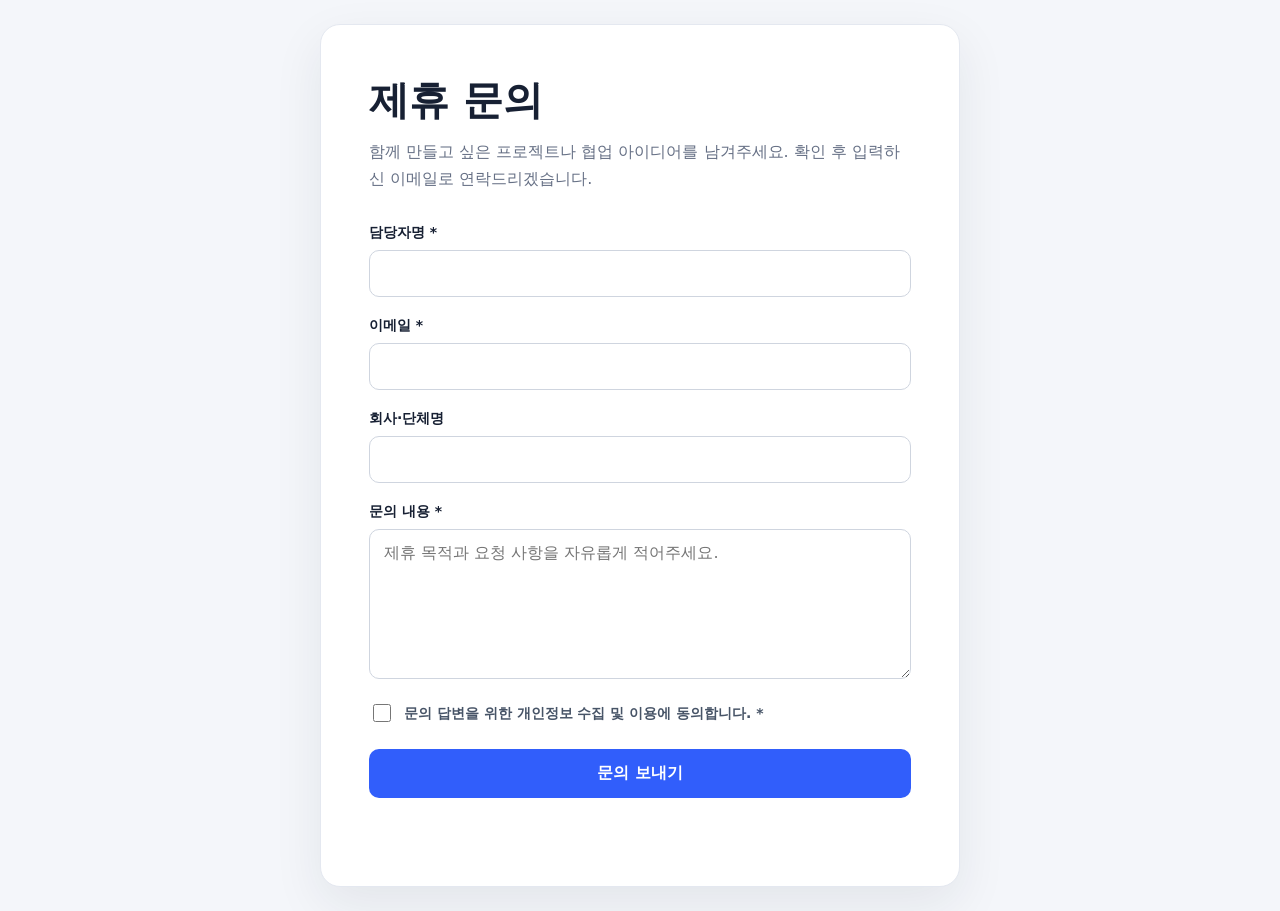
==== index.html @ 87aeffeb "Add Formspree partnership inquiry form" ====
<!doctype html>
<html lang="ko">
<head>
  <meta charset="utf-8">
  <meta name="viewport" content="width=device-width, initial-scale=1">
  <title>제휴 문의</title>
  <style>
    :root {
      color-scheme: light;
      font-family: Pretendard, "Noto Sans KR", system-ui, sans-serif;
      color: #172033;
      background: #f4f6fa;
    }

    * { box-sizing: border-box; }

    body {
      min-height: 100vh;
      margin: 0;
      display: grid;
      place-items: center;
      padding: 24px;
    }

    .card {
      width: min(100%, 640px);
      padding: clamp(24px, 5vw, 48px);
      border: 1px solid #e4e8f0;
      border-radius: 20px;
      background: #fff;
      box-shadow: 0 18px 50px rgba(23, 32, 51, 0.08);
    }

    h1 { margin: 0 0 10px; font-size: clamp(28px, 5vw, 40px); }
    .intro { margin: 0 0 32px; color: #667085; line-height: 1.7; }
    .field { margin-bottom: 20px; }

    label {
      display: block;
      margin-bottom: 8px;
      font-size: 14px;
      font-weight: 700;
    }

    input, textarea {
      width: 100%;
      padding: 13px 14px;
      border: 1px solid #cfd5df;
      border-radius: 10px;
      font: inherit;
      color: inherit;
      background: #fff;
      transition: border-color .2s, box-shadow .2s;
    }

    textarea { min-height: 150px; resize: vertical; }
    input:focus, textarea:focus {
      outline: none;
      border-color: #315efb;
      box-shadow: 0 0 0 3px rgba(49, 94, 251, 0.14);
    }

    .consent {
      display: flex;
      gap: 10px;
      align-items: flex-start;
      margin: 4px 0 24px;
      color: #475467;
      font-size: 14px;
      line-height: 1.5;
    }

    .consent input { width: 18px; height: 18px; margin-top: 1px; }

    button {
      width: 100%;
      padding: 14px 20px;
      border: 0;
      border-radius: 10px;
      background: #315efb;
      color: #fff;
      font: inherit;
      font-weight: 800;
      cursor: pointer;
    }

    button:hover { background: #244bd6; }
    button:disabled { opacity: .65; cursor: wait; }
    .status { min-height: 24px; margin: 16px 0 0; text-align: center; font-size: 14px; }
    .status.success { color: #08783e; }
    .status.error { color: #c62828; }
    .hidden { position: absolute; left: -9999px; }
  </style>
</head>
<body>
  <main class="card">
    <h1>제휴 문의</h1>
    <p class="intro">함께 만들고 싶은 프로젝트나 협업 아이디어를 남겨주세요. 확인 후 입력하신 이메일로 연락드리겠습니다.</p>

    <form id="partnership-form" action="https://formspree.io/f/mykrpglb" method="POST">
      <div class="field">
        <label for="name">담당자명 *</label>
        <input id="name" name="name" type="text" autocomplete="name" required>
      </div>

      <div class="field">
        <label for="email">이메일 *</label>
        <input id="email" name="email" type="email" autocomplete="email" required>
      </div>

      <div class="field">
        <label for="company">회사·단체명</label>
        <input id="company" name="company" type="text" autocomplete="organization">
      </div>

      <div class="field">
        <label for="message">문의 내용 *</label>
        <textarea id="message" name="message" placeholder="제휴 목적과 요청 사항을 자유롭게 적어주세요." required></textarea>
      </div>

      <input type="hidden" name="_subject" value="새로운 제휴 문의가 도착했습니다">
      <label class="hidden" for="website">웹사이트 (작성하지 마세요)</label>
      <input class="hidden" id="website" name="_gotcha" type="text" tabindex="-1" autocomplete="off">

      <label class="consent">
        <input name="privacy_consent" type="checkbox" value="동의" required>
        <span>문의 답변을 위한 개인정보 수집 및 이용에 동의합니다. *</span>
      </label>

      <button type="submit">문의 보내기</button>
      <p id="form-status" class="status" role="status" aria-live="polite"></p>
    </form>
  </main>

  <script>
    const form = document.querySelector("#partnership-form");
    const button = form.querySelector("button");
    const status = document.querySelector("#form-status");

    form.addEventListener("submit", async (event) => {
      event.preventDefault();
      button.disabled = true;
      button.textContent = "전송 중...";
      status.className = "status";
      status.textContent = "";

      try {
        const response = await fetch(form.action, {
          method: form.method,
          body: new FormData(form),
          headers: { Accept: "application/json" }
        });

        if (!response.ok) throw new Error("submission failed");

        form.reset();
        status.className = "status success";
        status.textContent = "문의가 접수되었습니다. 빠르게 확인하겠습니다.";
      } catch {
        status.className = "status error";
        status.textContent = "전송하지 못했습니다. 잠시 후 다시 시도해 주세요.";
      } finally {
        button.disabled = false;
        button.textContent = "문의 보내기";
      }
    });
  </script>
</body>
</html>
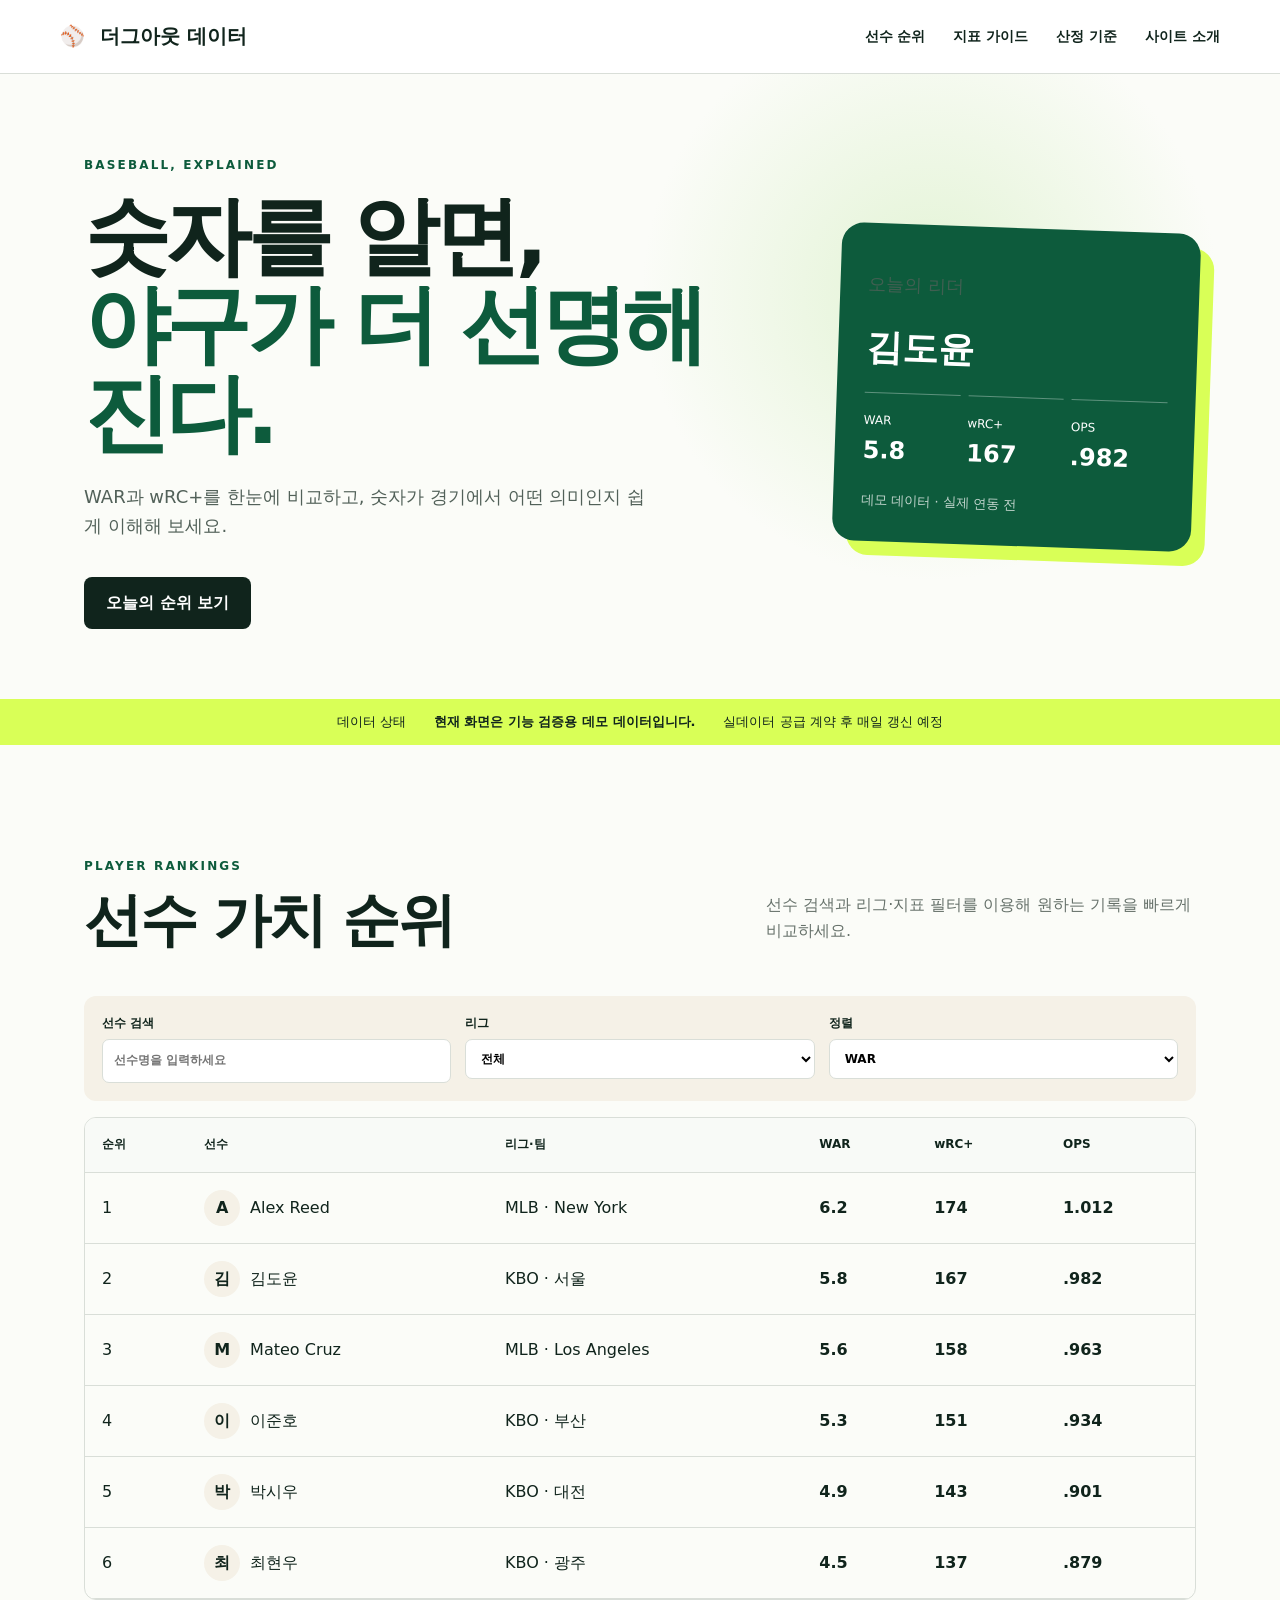
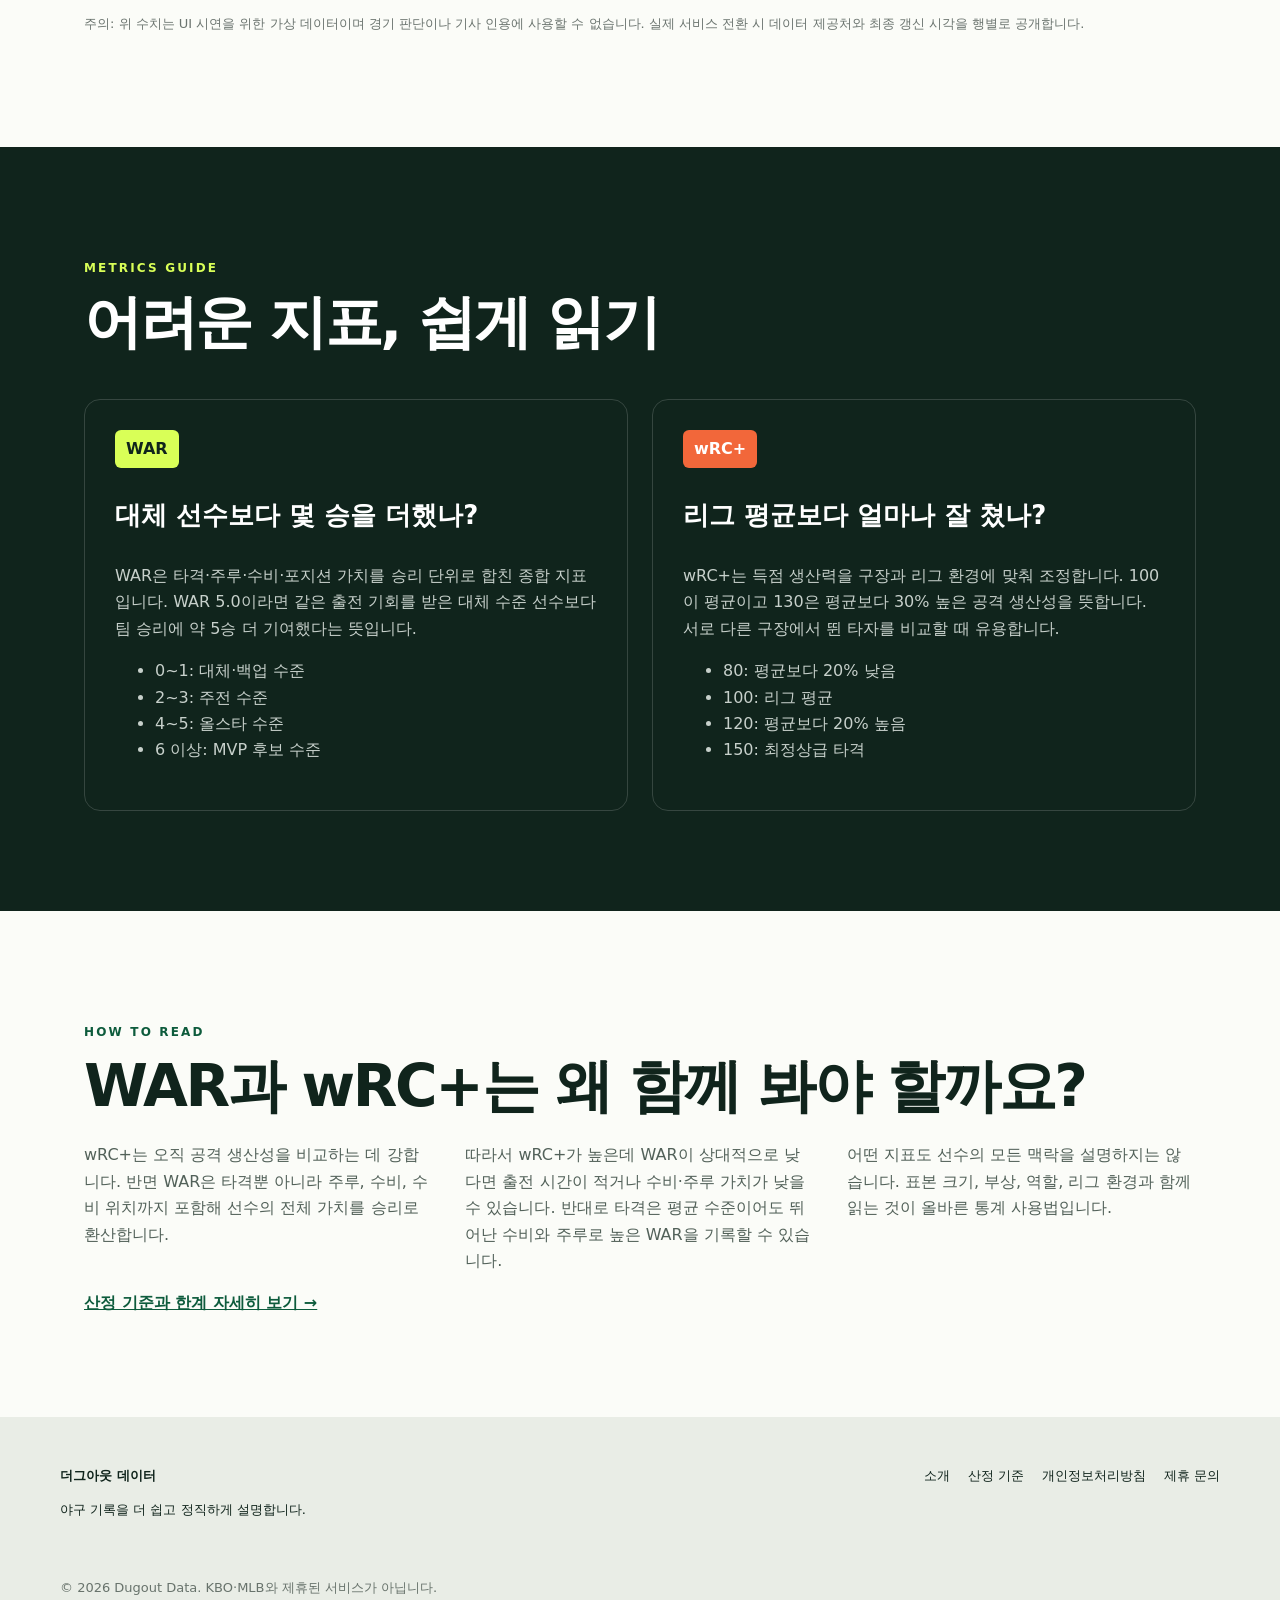
==== commit 83cfbf23: "Build accessible baseball metrics site" ====
--- a/index.html
+++ b/index.html
@@ -1,169 +1,48 @@
 <!doctype html>
 <html lang="ko">
 <head>
-  <meta charset="utf-8">
-  <meta name="viewport" content="width=device-width, initial-scale=1">
-  <title>제휴 문의</title>
-  <style>
-    :root {
-      color-scheme: light;
-      font-family: Pretendard, "Noto Sans KR", system-ui, sans-serif;
-      color: #172033;
-      background: #f4f6fa;
-    }
-
-    * { box-sizing: border-box; }
-
-    body {
-      min-height: 100vh;
-      margin: 0;
-      display: grid;
-      place-items: center;
-      padding: 24px;
-    }
-
-    .card {
-      width: min(100%, 640px);
-      padding: clamp(24px, 5vw, 48px);
-      border: 1px solid #e4e8f0;
-      border-radius: 20px;
-      background: #fff;
-      box-shadow: 0 18px 50px rgba(23, 32, 51, 0.08);
-    }
-
-    h1 { margin: 0 0 10px; font-size: clamp(28px, 5vw, 40px); }
-    .intro { margin: 0 0 32px; color: #667085; line-height: 1.7; }
-    .field { margin-bottom: 20px; }
-
-    label {
-      display: block;
-      margin-bottom: 8px;
-      font-size: 14px;
-      font-weight: 700;
-    }
-
-    input, textarea {
-      width: 100%;
-      padding: 13px 14px;
-      border: 1px solid #cfd5df;
-      border-radius: 10px;
-      font: inherit;
-      color: inherit;
-      background: #fff;
-      transition: border-color .2s, box-shadow .2s;
-    }
-
-    textarea { min-height: 150px; resize: vertical; }
-    input:focus, textarea:focus {
-      outline: none;
-      border-color: #315efb;
-      box-shadow: 0 0 0 3px rgba(49, 94, 251, 0.14);
-    }
-
-    .consent {
-      display: flex;
-      gap: 10px;
-      align-items: flex-start;
-      margin: 4px 0 24px;
-      color: #475467;
-      font-size: 14px;
-      line-height: 1.5;
-    }
-
-    .consent input { width: 18px; height: 18px; margin-top: 1px; }
-
-    button {
-      width: 100%;
-      padding: 14px 20px;
-      border: 0;
-      border-radius: 10px;
-      background: #315efb;
-      color: #fff;
-      font: inherit;
-      font-weight: 800;
-      cursor: pointer;
-    }
-
-    button:hover { background: #244bd6; }
-    button:disabled { opacity: .65; cursor: wait; }
-    .status { min-height: 24px; margin: 16px 0 0; text-align: center; font-size: 14px; }
-    .status.success { color: #08783e; }
-    .status.error { color: #c62828; }
-    .hidden { position: absolute; left: -9999px; }
-  </style>
+  <meta charset="utf-8"><meta name="viewport" content="width=device-width,initial-scale=1">
+  <meta name="description" content="WAR과 wRC+를 야구팬의 언어로 설명하고 비교하는 독립 야구 통계 서비스입니다.">
+  <title>더그아웃 데이터 | WAR·wRC+ 야구 통계</title>
+  <link rel="stylesheet" href="assets/styles.css">
+  <script defer src="assets/app.js"></script>
 </head>
 <body>
-  <main class="card">
-    <h1>제휴 문의</h1>
-    <p class="intro">함께 만들고 싶은 프로젝트나 협업 아이디어를 남겨주세요. 확인 후 입력하신 이메일로 연락드리겠습니다.</p>
+  <a class="skip" href="#content">본문 바로가기</a>
+  <header class="site-header">
+    <a class="brand" href="index.html"><span>⚾</span> 더그아웃 데이터</a>
+    <nav aria-label="주요 메뉴"><a href="#rankings">선수 순위</a><a href="#guide">지표 가이드</a><a href="methodology.html">산정 기준</a><a href="about.html">사이트 소개</a></nav>
+  </header>
 
-    <form id="partnership-form" action="https://formspree.io/f/mykrpglb" method="POST">
-      <div class="field">
-        <label for="name">담당자명 *</label>
-        <input id="name" name="name" type="text" autocomplete="name" required>
+  <main id="content">
+    <section class="hero">
+      <div><p class="eyebrow">BASEBALL, EXPLAINED</p><h1>숫자를 알면,<br><em>야구가 더 선명해진다.</em></h1><p>WAR과 wRC+를 한눈에 비교하고, 숫자가 경기에서 어떤 의미인지 쉽게 이해해 보세요.</p><a class="button" href="#rankings">오늘의 순위 보기</a></div>
+      <div class="score-card" aria-label="오늘의 지표 요약"><p>오늘의 리더</p><strong>김도윤</strong><dl><div><dt>WAR</dt><dd>5.8</dd></div><div><dt>wRC+</dt><dd>167</dd></div><div><dt>OPS</dt><dd>.982</dd></div></dl><small>데모 데이터 · 실제 연동 전</small></div>
+    </section>
+
+    <section class="ticker" aria-label="서비스 안내"><span>데이터 상태</span><strong>현재 화면은 기능 검증용 데모 데이터입니다.</strong><span>실데이터 공급 계약 후 매일 갱신 예정</span></section>
+
+    <section id="rankings" class="section rankings">
+      <div class="section-head"><div><p class="eyebrow">PLAYER RANKINGS</p><h2>선수 가치 순위</h2></div><p>선수 검색과 리그·지표 필터를 이용해 원하는 기록을 빠르게 비교하세요.</p></div>
+      <div class="controls">
+        <label>선수 검색<input id="search" type="search" placeholder="선수명을 입력하세요"></label>
+        <label>리그<select id="league"><option value="all">전체</option><option value="KBO">KBO</option><option value="MLB">MLB</option></select></label>
+        <label>정렬<select id="sort"><option value="war">WAR</option><option value="wrc">wRC+</option><option value="ops">OPS</option></select></label>
       </div>
+      <div class="table-wrap"><table><thead><tr><th>순위</th><th>선수</th><th>리그·팀</th><th>WAR</th><th>wRC+</th><th>OPS</th></tr></thead><tbody id="stats-body"></tbody></table></div>
+      <p class="data-note">주의: 위 수치는 UI 시연을 위한 가상 데이터이며 경기 판단이나 기사 인용에 사용할 수 없습니다. 실제 서비스 전환 시 데이터 제공처와 최종 갱신 시각을 행별로 공개합니다.</p>
+    </section>
 
-      <div class="field">
-        <label for="email">이메일 *</label>
-        <input id="email" name="email" type="email" autocomplete="email" required>
+    <section id="guide" class="section guide">
+      <div class="section-head"><div><p class="eyebrow">METRICS GUIDE</p><h2>어려운 지표, 쉽게 읽기</h2></div></div>
+      <div class="guide-grid">
+        <article><span class="metric">WAR</span><h3>대체 선수보다 몇 승을 더했나?</h3><p>WAR은 타격·주루·수비·포지션 가치를 승리 단위로 합친 종합 지표입니다. WAR 5.0이라면 같은 출전 기회를 받은 대체 수준 선수보다 팀 승리에 약 5승 더 기여했다는 뜻입니다.</p><ul><li>0~1: 대체·백업 수준</li><li>2~3: 주전 수준</li><li>4~5: 올스타 수준</li><li>6 이상: MVP 후보 수준</li></ul></article>
+        <article><span class="metric orange">wRC+</span><h3>리그 평균보다 얼마나 잘 쳤나?</h3><p>wRC+는 득점 생산력을 구장과 리그 환경에 맞춰 조정합니다. 100이 평균이고 130은 평균보다 30% 높은 공격 생산성을 뜻합니다. 서로 다른 구장에서 뛴 타자를 비교할 때 유용합니다.</p><ul><li>80: 평균보다 20% 낮음</li><li>100: 리그 평균</li><li>120: 평균보다 20% 높음</li><li>150: 최정상급 타격</li></ul></article>
       </div>
+    </section>
 
-      <div class="field">
-        <label for="company">회사·단체명</label>
-        <input id="company" name="company" type="text" autocomplete="organization">
-      </div>
-
-      <div class="field">
-        <label for="message">문의 내용 *</label>
-        <textarea id="message" name="message" placeholder="제휴 목적과 요청 사항을 자유롭게 적어주세요." required></textarea>
-      </div>
-
-      <input type="hidden" name="_subject" value="새로운 제휴 문의가 도착했습니다">
-      <label class="hidden" for="website">웹사이트 (작성하지 마세요)</label>
-      <input class="hidden" id="website" name="_gotcha" type="text" tabindex="-1" autocomplete="off">
-
-      <label class="consent">
-        <input name="privacy_consent" type="checkbox" value="동의" required>
-        <span>문의 답변을 위한 개인정보 수집 및 이용에 동의합니다. *</span>
-      </label>
-
-      <button type="submit">문의 보내기</button>
-      <p id="form-status" class="status" role="status" aria-live="polite"></p>
-    </form>
+    <section class="section story"><p class="eyebrow">HOW TO READ</p><h2>WAR과 wRC+는 왜 함께 봐야 할까요?</h2><div class="story-grid"><p>wRC+는 오직 공격 생산성을 비교하는 데 강합니다. 반면 WAR은 타격뿐 아니라 주루, 수비, 수비 위치까지 포함해 선수의 전체 가치를 승리로 환산합니다.</p><p>따라서 wRC+가 높은데 WAR이 상대적으로 낮다면 출전 시간이 적거나 수비·주루 가치가 낮을 수 있습니다. 반대로 타격은 평균 수준이어도 뛰어난 수비와 주루로 높은 WAR을 기록할 수 있습니다.</p><p>어떤 지표도 선수의 모든 맥락을 설명하지는 않습니다. 표본 크기, 부상, 역할, 리그 환경과 함께 읽는 것이 올바른 통계 사용법입니다.</p></div><a class="text-link" href="methodology.html">산정 기준과 한계 자세히 보기 →</a></section>
   </main>
 
-  <script>
-    const form = document.querySelector("#partnership-form");
-    const button = form.querySelector("button");
-    const status = document.querySelector("#form-status");
-
-    form.addEventListener("submit", async (event) => {
-      event.preventDefault();
-      button.disabled = true;
-      button.textContent = "전송 중...";
-      status.className = "status";
-      status.textContent = "";
-
-      try {
-        const response = await fetch(form.action, {
-          method: form.method,
-          body: new FormData(form),
-          headers: { Accept: "application/json" }
-        });
-
-        if (!response.ok) throw new Error("submission failed");
-
-        form.reset();
-        status.className = "status success";
-        status.textContent = "문의가 접수되었습니다. 빠르게 확인하겠습니다.";
-      } catch {
-        status.className = "status error";
-        status.textContent = "전송하지 못했습니다. 잠시 후 다시 시도해 주세요.";
-      } finally {
-        button.disabled = false;
-        button.textContent = "문의 보내기";
-      }
-    });
-  </script>
-</body>
-</html>
+  <footer><div><strong>더그아웃 데이터</strong><p>야구 기록을 더 쉽고 정직하게 설명합니다.</p></div><nav><a href="about.html">소개</a><a href="methodology.html">산정 기준</a><a href="privacy.html">개인정보처리방침</a><a href="contact.html">제휴 문의</a></nav><p>© 2026 Dugout Data. KBO·MLB와 제휴된 서비스가 아닙니다.</p></footer>
+</body></html>
--- a/assets/styles.css
+++ b/assets/styles.css
@@ -0,0 +1 @@
+:root{--ink:#10241c;--green:#0d5b3c;--lime:#d9ff57;--cream:#f5f1e7;--line:#d9ded8;--orange:#f2673a;font-family:Pretendard,"Noto Sans KR",system-ui,sans-serif;color:var(--ink);background:#fbfcf8}*{box-sizing:border-box}html{scroll-behavior:smooth}body{margin:0;line-height:1.65}.skip{position:absolute;left:-9999px}.skip:focus{left:10px;top:10px;background:#fff;padding:8px;z-index:10}.site-header{height:74px;display:flex;align-items:center;justify-content:space-between;padding:0 max(24px,calc((100% - 1160px)/2));border-bottom:1px solid var(--line);background:#fff;position:sticky;top:0;z-index:5}.brand{font-weight:900;font-size:20px}.brand span{margin-right:8px}.site-header nav,.site-header a,footer a{color:inherit;text-decoration:none}.site-header nav{display:flex;gap:28px;font-size:14px;font-weight:700}.hero{min-height:570px;display:grid;grid-template-columns:1.5fr .8fr;gap:80px;align-items:center;max-width:1160px;margin:auto;padding:70px 24px;background:radial-gradient(circle at 75% 35%,#e2f3d4,transparent 30%)}.eyebrow{font-size:12px;font-weight:900;letter-spacing:.18em;color:var(--green)}h1{font-size:clamp(48px,7vw,86px);line-height:1.03;letter-spacing:-.055em;margin:16px 0 24px}h1 em{color:var(--green);font-style:normal}.hero>div>p:not(.eyebrow){font-size:18px;color:#526159;max-width:570px}.button{display:inline-block;margin-top:18px;padding:13px 22px;border-radius:8px;background:var(--ink);color:#fff;text-decoration:none;font-weight:800}.score-card{background:var(--green);color:#fff;border-radius:22px;padding:28px;box-shadow:14px 14px 0 var(--lime);transform:rotate(2deg)}.score-card>p,.score-card small{opacity:.75}.score-card>strong{font-size:36px}.score-card dl{display:grid;grid-template-columns:repeat(3,1fr);gap:8px}.score-card dl div{padding-top:18px;border-top:1px solid #ffffff55}.score-card dt{font-size:12px}.score-card dd{font-size:24px;font-weight:900;margin:0}.ticker{background:var(--lime);display:flex;justify-content:center;gap:28px;padding:12px 24px;font-size:13px}.section{max-width:1160px;margin:auto;padding:100px 24px}.section-head{display:flex;justify-content:space-between;align-items:end;margin-bottom:36px}.section-head h2,.story h2,.page h1{font-size:clamp(34px,5vw,58px);line-height:1.1;letter-spacing:-.04em;margin:8px 0}.section-head>p{max-width:430px;color:#66716a}.controls{display:flex;gap:14px;padding:18px;background:var(--cream);border-radius:12px;margin-bottom:16px}.controls label{font-size:12px;font-weight:800;flex:1}.controls input,.controls select{display:block;width:100%;margin-top:5px;padding:11px;border:1px solid var(--line);border-radius:7px;background:#fff;font:inherit}.table-wrap{overflow:auto;border:1px solid var(--line);border-radius:12px}table{border-collapse:collapse;width:100%;min-width:650px}th,td{text-align:left;padding:17px;border-bottom:1px solid var(--line)}th{font-size:12px;background:#f8faf7}td:nth-child(n+4){font-weight:900}.player{display:flex;align-items:center;gap:10px}.avatar{width:36px;height:36px;display:grid;place-items:center;border-radius:50%;background:var(--cream);font-weight:900}.data-note{font-size:13px;color:#6b746f}.guide{background:var(--ink);color:#fff;max-width:none;padding-left:max(24px,calc((100% - 1112px)/2));padding-right:max(24px,calc((100% - 1112px)/2))}.guide .eyebrow{color:var(--lime)}.guide-grid{display:grid;grid-template-columns:1fr 1fr;gap:24px}.guide article{border:1px solid #ffffff28;border-radius:16px;padding:30px}.guide h3{font-size:26px}.guide p,.guide li{color:#c7d0cb}.metric{display:inline-block;background:var(--lime);color:var(--ink);padding:6px 11px;border-radius:6px;font-weight:900}.metric.orange{background:var(--orange);color:#fff}.story-grid{display:grid;grid-template-columns:repeat(3,1fr);gap:32px;color:#526159}.text-link{color:var(--green);font-weight:900}.page{max-width:800px;margin:auto;padding:80px 24px 120px}.page h2{margin-top:48px}.notice{padding:18px;border-left:5px solid var(--orange);background:#fff1eb}.contact-form label{display:block;font-weight:800;margin:18px 0}.contact-form input,.contact-form textarea{display:block;width:100%;padding:13px;border:1px solid var(--line);border-radius:8px;font:inherit}.contact-form textarea{min-height:160px}.contact-form button{padding:14px 22px;background:var(--green);color:#fff;border:0;border-radius:8px;font-weight:900}.consent{display:flex!important;gap:10px}.consent input{width:auto}.status{min-height:24px}.success{color:var(--green)}.error{color:#b42318}footer{padding:48px max(24px,calc((100% - 1160px)/2));background:#e9ede6;display:grid;grid-template-columns:1fr auto;gap:30px;font-size:13px}footer nav{display:flex;gap:18px}footer>p{grid-column:1/-1;color:#68736c}@media(max-width:760px){.site-header nav{display:none}.hero{grid-template-columns:1fr;gap:35px}.score-card{transform:none}.ticker{display:block;text-align:center}.ticker>*{display:block}.section{padding-top:70px;padding-bottom:70px}.section-head,.controls{display:block}.controls label{display:block;margin:10px}.guide-grid,.story-grid{grid-template-columns:1fr}footer{grid-template-columns:1fr}footer nav{flex-wrap:wrap}}
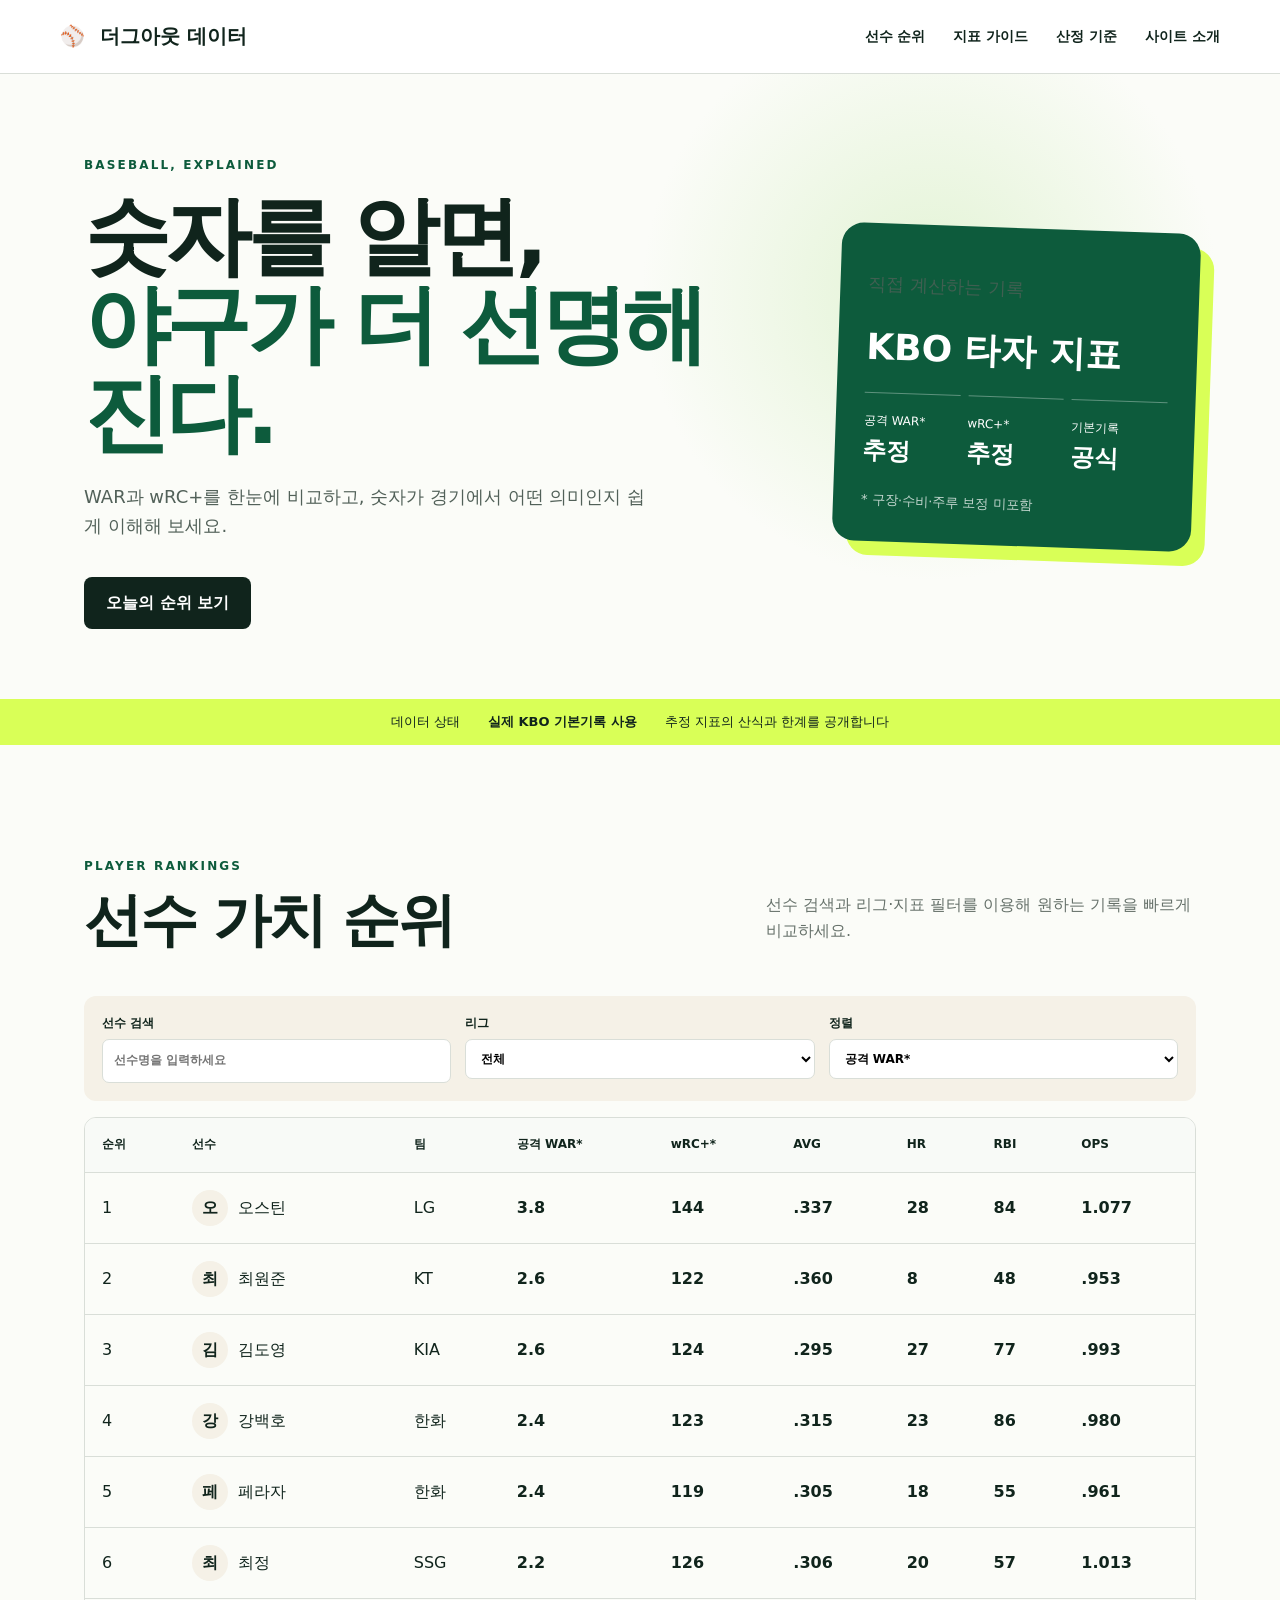
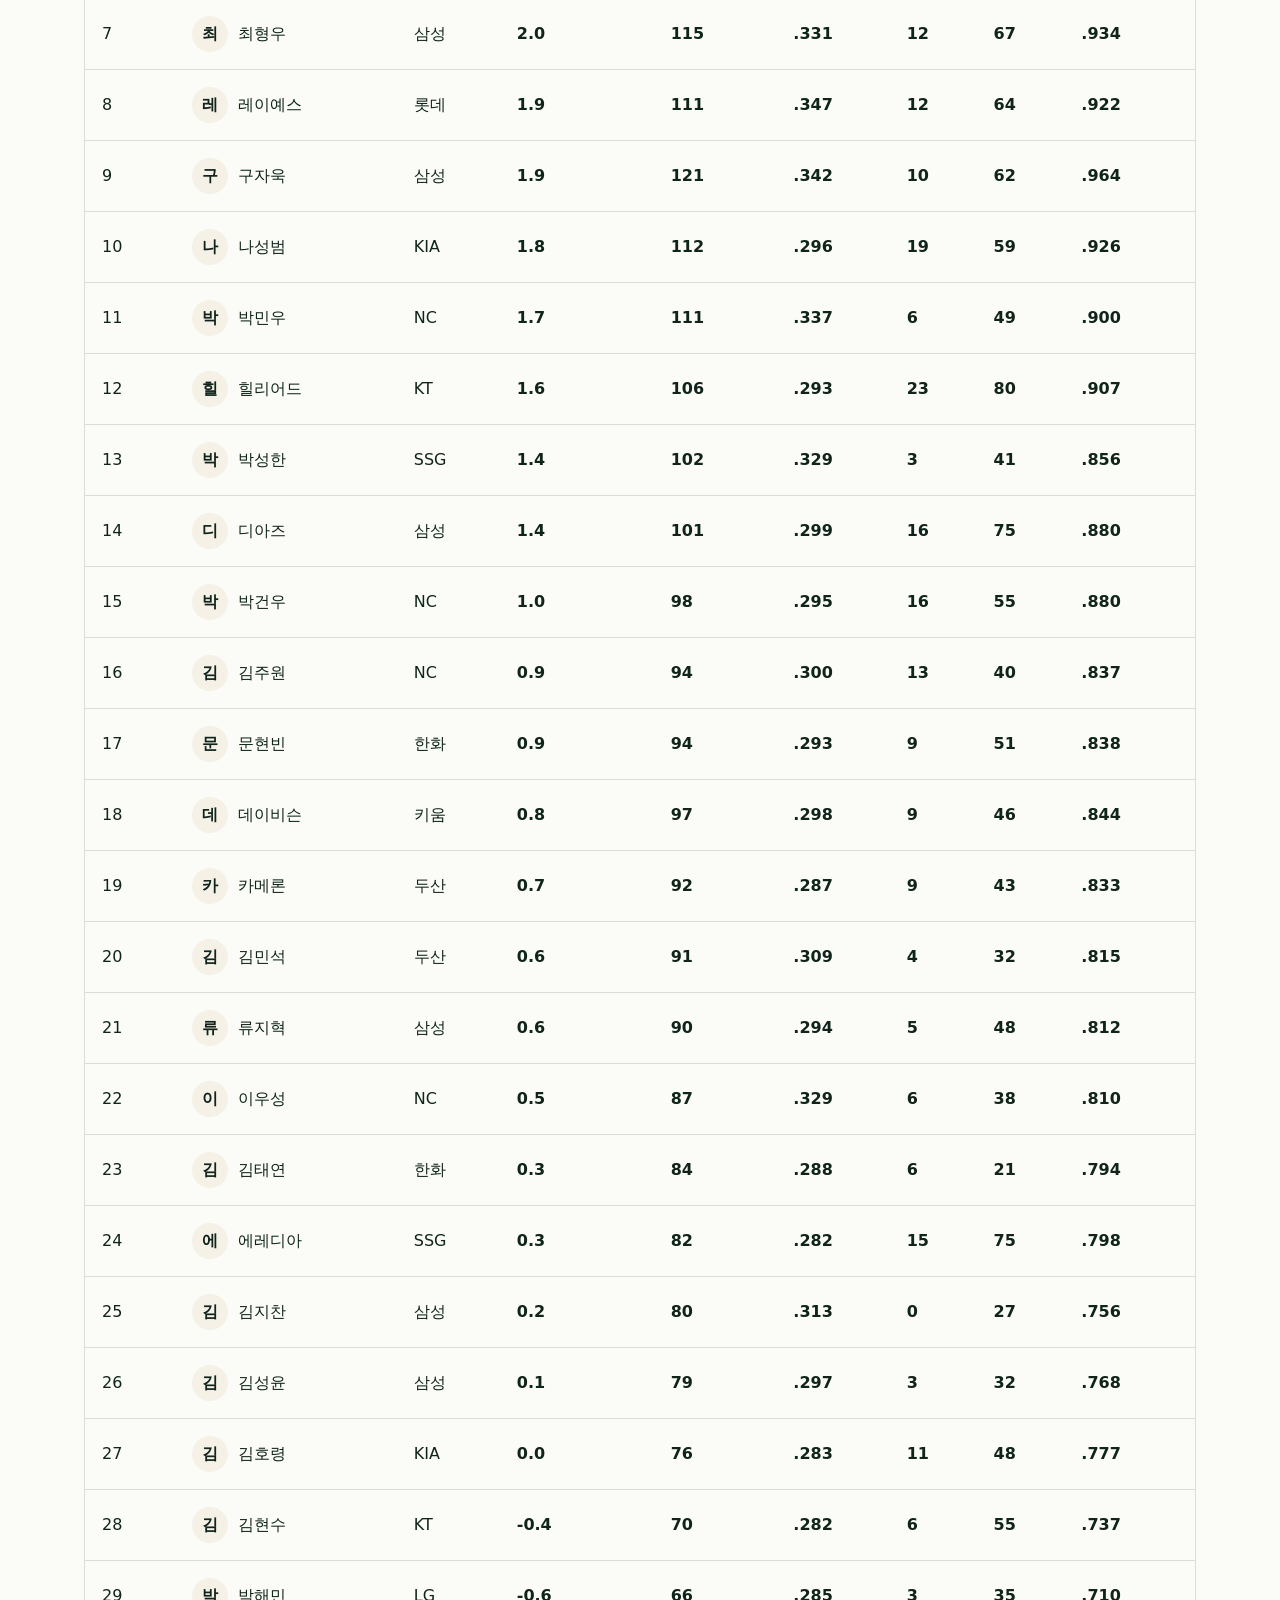
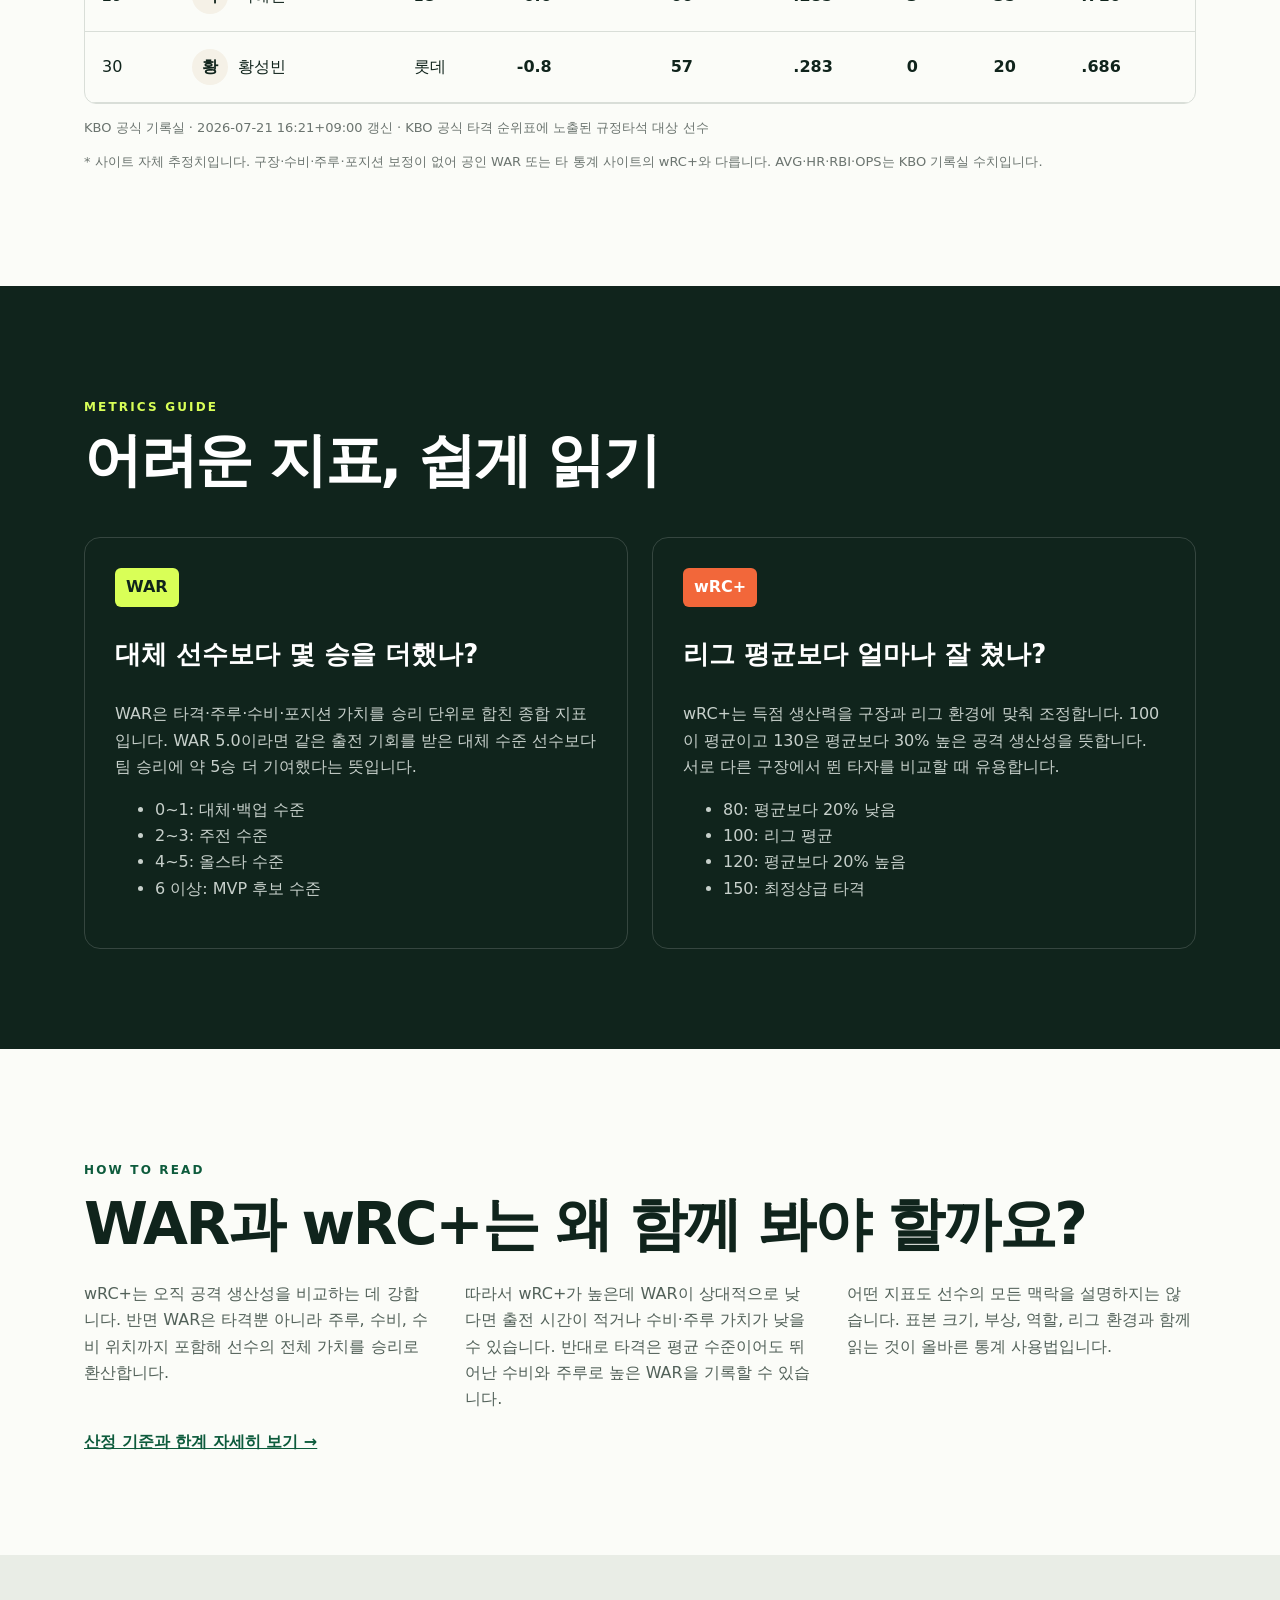
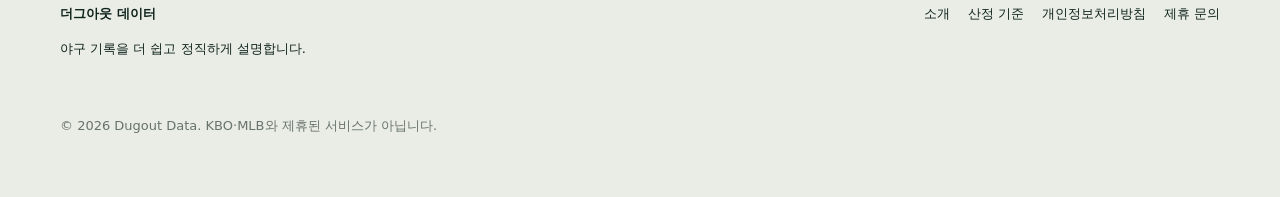
==== commit 53b67bf7: "Add daily KBO statistics and estimated metrics" ====
--- a/index.html
+++ b/index.html
@@ -17,20 +17,20 @@
   <main id="content">
     <section class="hero">
       <div><p class="eyebrow">BASEBALL, EXPLAINED</p><h1>숫자를 알면,<br><em>야구가 더 선명해진다.</em></h1><p>WAR과 wRC+를 한눈에 비교하고, 숫자가 경기에서 어떤 의미인지 쉽게 이해해 보세요.</p><a class="button" href="#rankings">오늘의 순위 보기</a></div>
-      <div class="score-card" aria-label="오늘의 지표 요약"><p>오늘의 리더</p><strong>김도윤</strong><dl><div><dt>WAR</dt><dd>5.8</dd></div><div><dt>wRC+</dt><dd>167</dd></div><div><dt>OPS</dt><dd>.982</dd></div></dl><small>데모 데이터 · 실제 연동 전</small></div>
+      <div class="score-card" aria-label="지표 안내"><p>직접 계산하는 기록</p><strong>KBO 타자 지표</strong><dl><div><dt>공격 WAR*</dt><dd>추정</dd></div><div><dt>wRC+*</dt><dd>추정</dd></div><div><dt>기본기록</dt><dd>공식</dd></div></dl><small>* 구장·수비·주루 보정 미포함</small></div>
     </section>
 
-    <section class="ticker" aria-label="서비스 안내"><span>데이터 상태</span><strong>현재 화면은 기능 검증용 데모 데이터입니다.</strong><span>실데이터 공급 계약 후 매일 갱신 예정</span></section>
+    <section class="ticker" aria-label="서비스 안내"><span>데이터 상태</span><strong>실제 KBO 기본기록 사용</strong><span>추정 지표의 산식과 한계를 공개합니다</span></section>
 
     <section id="rankings" class="section rankings">
       <div class="section-head"><div><p class="eyebrow">PLAYER RANKINGS</p><h2>선수 가치 순위</h2></div><p>선수 검색과 리그·지표 필터를 이용해 원하는 기록을 빠르게 비교하세요.</p></div>
       <div class="controls">
         <label>선수 검색<input id="search" type="search" placeholder="선수명을 입력하세요"></label>
         <label>리그<select id="league"><option value="all">전체</option><option value="KBO">KBO</option><option value="MLB">MLB</option></select></label>
-        <label>정렬<select id="sort"><option value="war">WAR</option><option value="wrc">wRC+</option><option value="ops">OPS</option></select></label>
+        <label>정렬<select id="sort"><option value="owar">공격 WAR*</option><option value="wrc">wRC+*</option><option value="ops">OPS</option><option value="hr">홈런</option></select></label>
       </div>
-      <div class="table-wrap"><table><thead><tr><th>순위</th><th>선수</th><th>리그·팀</th><th>WAR</th><th>wRC+</th><th>OPS</th></tr></thead><tbody id="stats-body"></tbody></table></div>
-      <p class="data-note">주의: 위 수치는 UI 시연을 위한 가상 데이터이며 경기 판단이나 기사 인용에 사용할 수 없습니다. 실제 서비스 전환 시 데이터 제공처와 최종 갱신 시각을 행별로 공개합니다.</p>
+      <div class="table-wrap"><table><thead><tr><th>순위</th><th>선수</th><th>팀</th><th>공격 WAR*</th><th>wRC+*</th><th>AVG</th><th>HR</th><th>RBI</th><th>OPS</th></tr></thead><tbody id="stats-body"><tr><td colspan="9">기록을 불러오는 중입니다.</td></tr></tbody></table></div>
+      <p id="data-meta" class="data-note">KBO 공식 기록을 불러오는 중입니다.</p><p class="data-note">* 사이트 자체 추정치입니다. 구장·수비·주루·포지션 보정이 없어 공인 WAR 또는 타 통계 사이트의 wRC+와 다릅니다. AVG·HR·RBI·OPS는 KBO 기록실 수치입니다.</p>
     </section>
 
     <section id="guide" class="section guide">
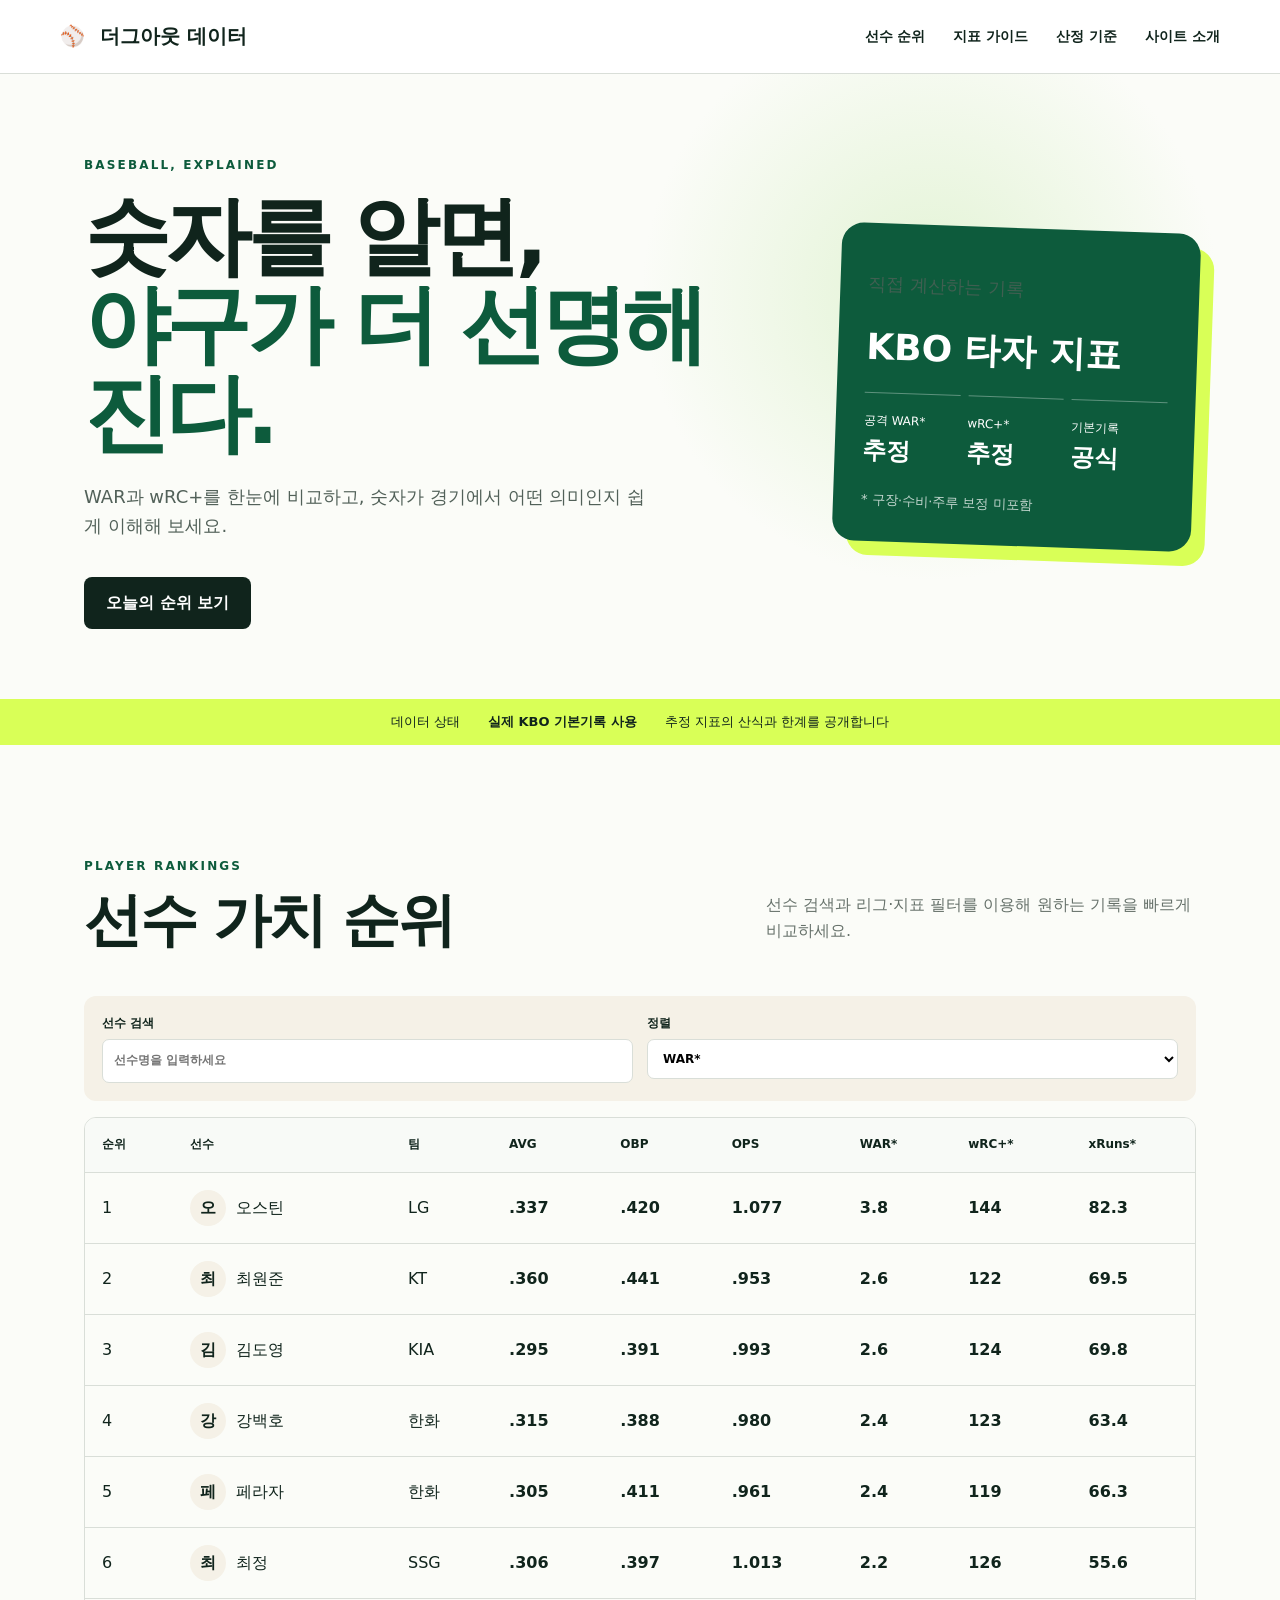
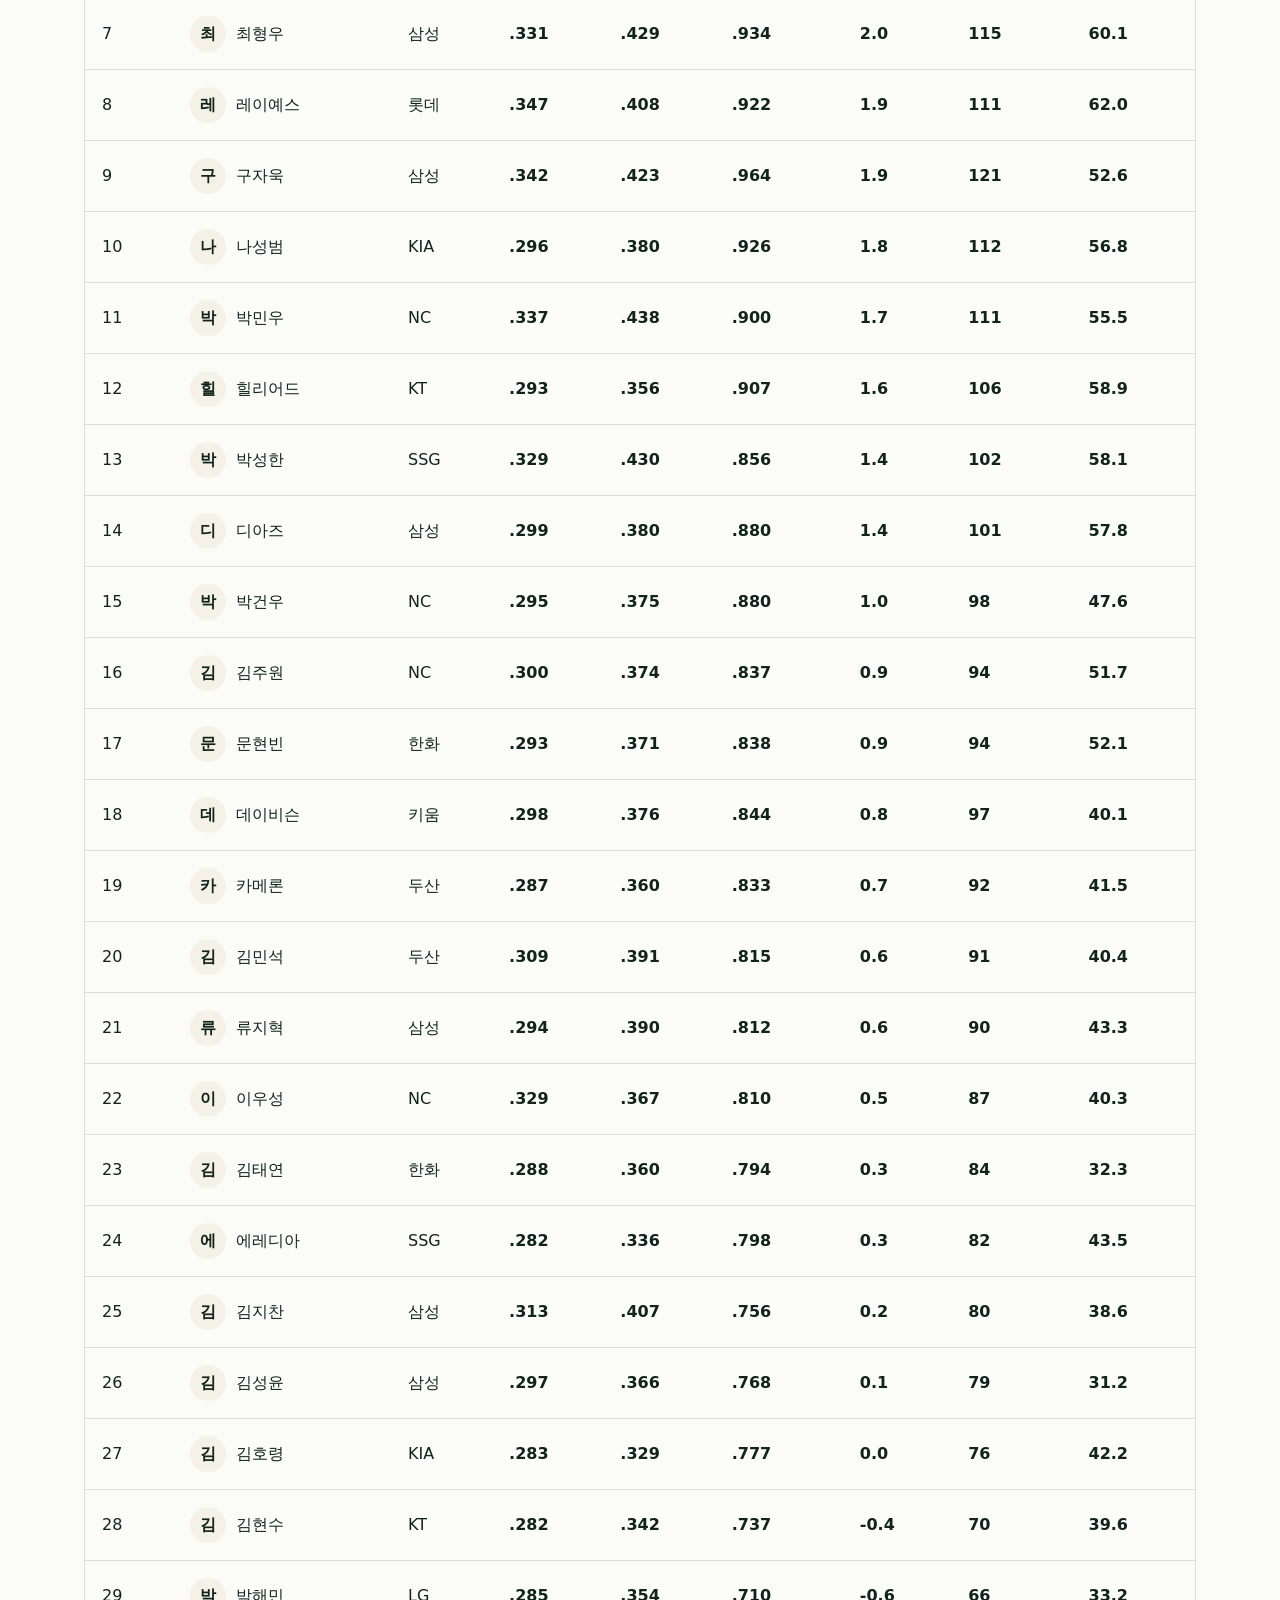
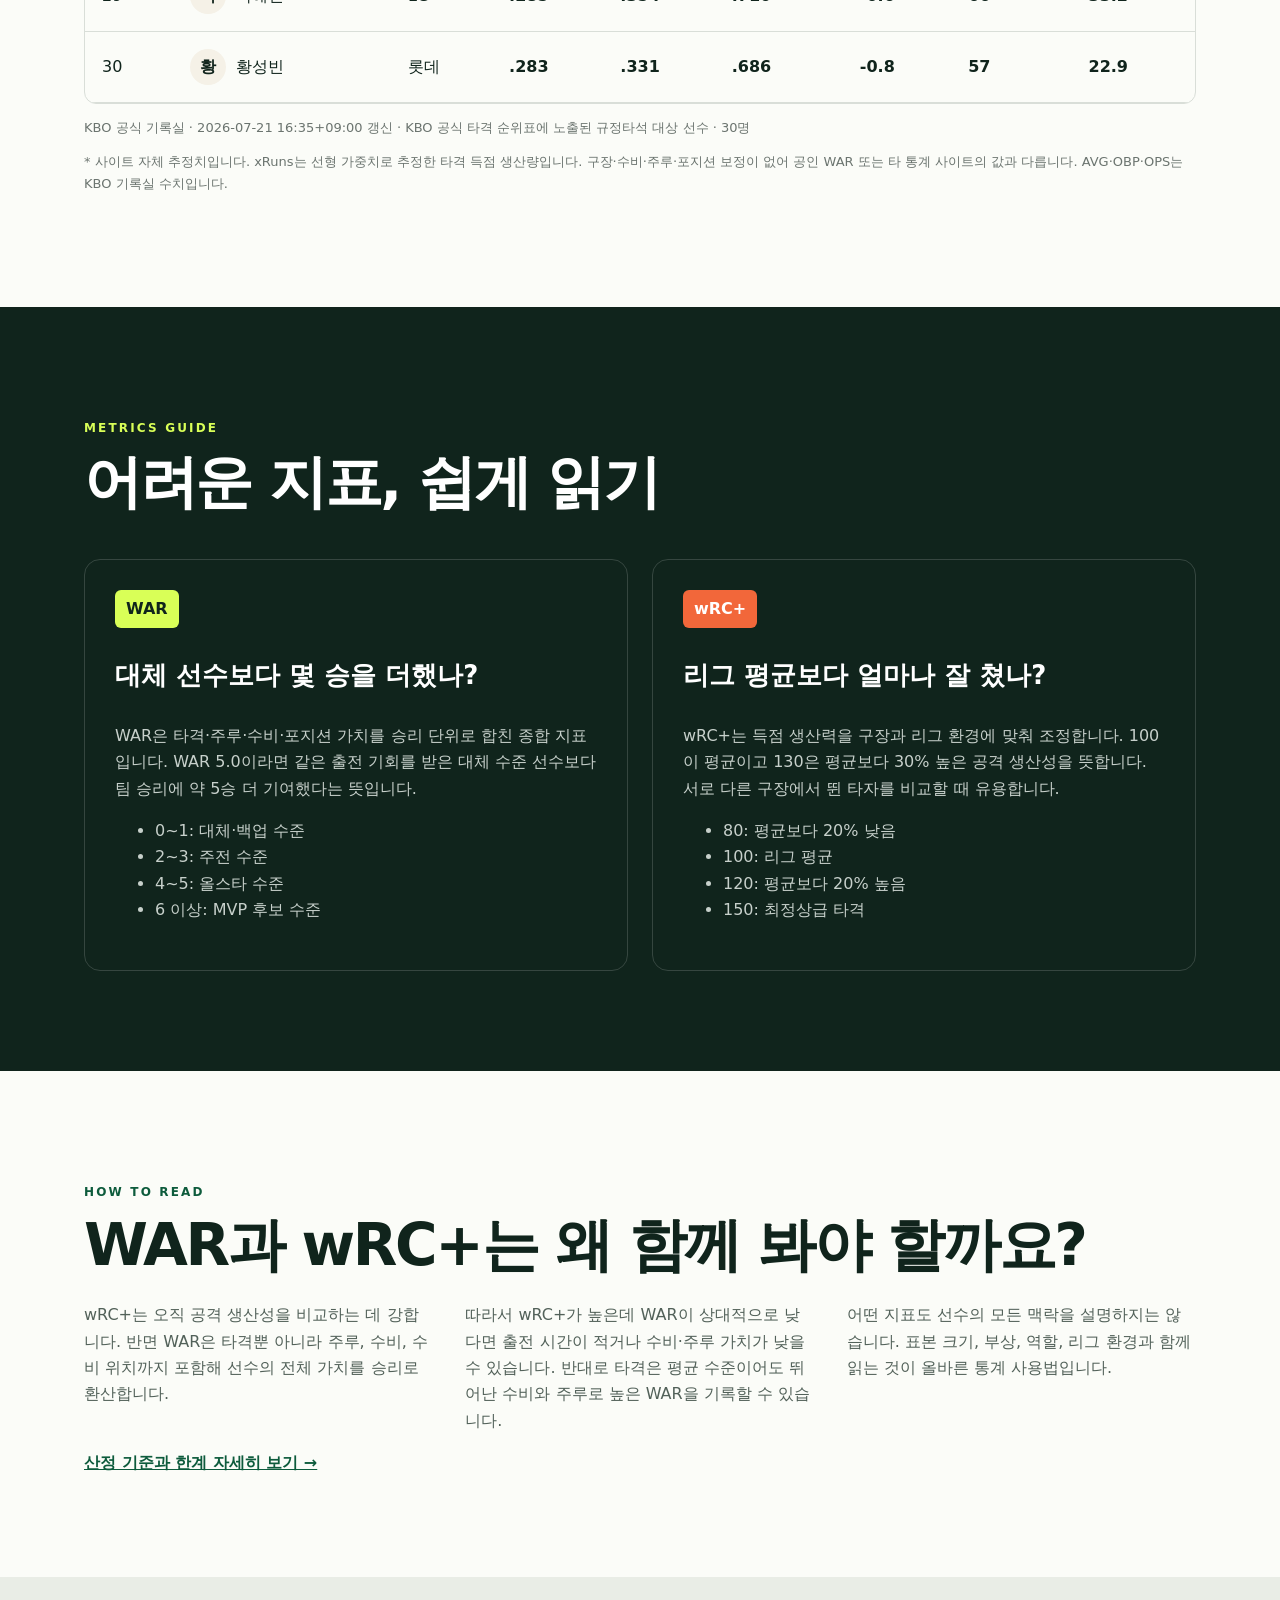
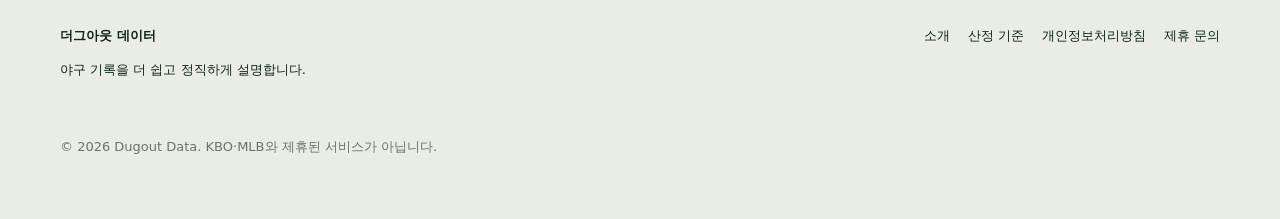
==== commit 9eee3e9e: "Expand KBO metrics and raw batting data" ====
--- a/index.html
+++ b/index.html
@@ -5,7 +5,7 @@
   <meta name="description" content="WAR과 wRC+를 야구팬의 언어로 설명하고 비교하는 독립 야구 통계 서비스입니다.">
   <title>더그아웃 데이터 | WAR·wRC+ 야구 통계</title>
   <link rel="stylesheet" href="assets/styles.css">
-  <script defer src="assets/app.js"></script>
+  <script defer src="assets/app.js?v=20260721-3"></script>
 </head>
 <body>
   <a class="skip" href="#content">본문 바로가기</a>
@@ -26,11 +26,12 @@
       <div class="section-head"><div><p class="eyebrow">PLAYER RANKINGS</p><h2>선수 가치 순위</h2></div><p>선수 검색과 리그·지표 필터를 이용해 원하는 기록을 빠르게 비교하세요.</p></div>
       <div class="controls">
         <label>선수 검색<input id="search" type="search" placeholder="선수명을 입력하세요"></label>
-        <label>리그<select id="league"><option value="all">전체</option><option value="KBO">KBO</option><option value="MLB">MLB</option></select></label>
-        <label>정렬<select id="sort"><option value="owar">공격 WAR*</option><option value="wrc">wRC+*</option><option value="ops">OPS</option><option value="hr">홈런</option></select></label>
+        <label>정렬<select id="sort"><option value="owar">WAR*</option><option value="wrc">wRC+*</option><option value="xruns">xRuns*</option><option value="ops">OPS</option><option value="avg">타율</option></select></label>
       </div>
-      <div class="table-wrap"><table><thead><tr><th>순위</th><th>선수</th><th>팀</th><th>공격 WAR*</th><th>wRC+*</th><th>AVG</th><th>HR</th><th>RBI</th><th>OPS</th></tr></thead><tbody id="stats-body"><tr><td colspan="9">기록을 불러오는 중입니다.</td></tr></tbody></table></div>
-      <p id="data-meta" class="data-note">KBO 공식 기록을 불러오는 중입니다.</p><p class="data-note">* 사이트 자체 추정치입니다. 구장·수비·주루·포지션 보정이 없어 공인 WAR 또는 타 통계 사이트의 wRC+와 다릅니다. AVG·HR·RBI·OPS는 KBO 기록실 수치입니다.</p>
+      <div class="table-wrap"><table><thead><tr><th>순위</th><th>선수</th><th>팀</th><th>AVG</th><th>OBP</th><th>OPS</th><th>WAR*</th><th>wRC+*</th><th>xRuns*</th></tr></thead><tbody id="stats-body">
+        <tr><td>1</td><td><span class="player"><span class="avatar">오</span>오스틴</span></td><td>LG</td><td>.337</td><td>.420</td><td>1.077</td><td>3.8</td><td>144</td><td>82.3</td></tr>
+      </tbody></table></div>
+      <p id="data-meta" class="data-note">KBO 공식 기록실 · 규정타석 대상 선수 전원</p><p class="data-note">* 사이트 자체 추정치입니다. xRuns는 선형 가중치로 추정한 타격 득점 생산량입니다. 구장·수비·주루·포지션 보정이 없어 공인 WAR 또는 타 통계 사이트의 값과 다릅니다. AVG·OBP·OPS는 KBO 기록실 수치입니다.</p>
     </section>
 
     <section id="guide" class="section guide">
